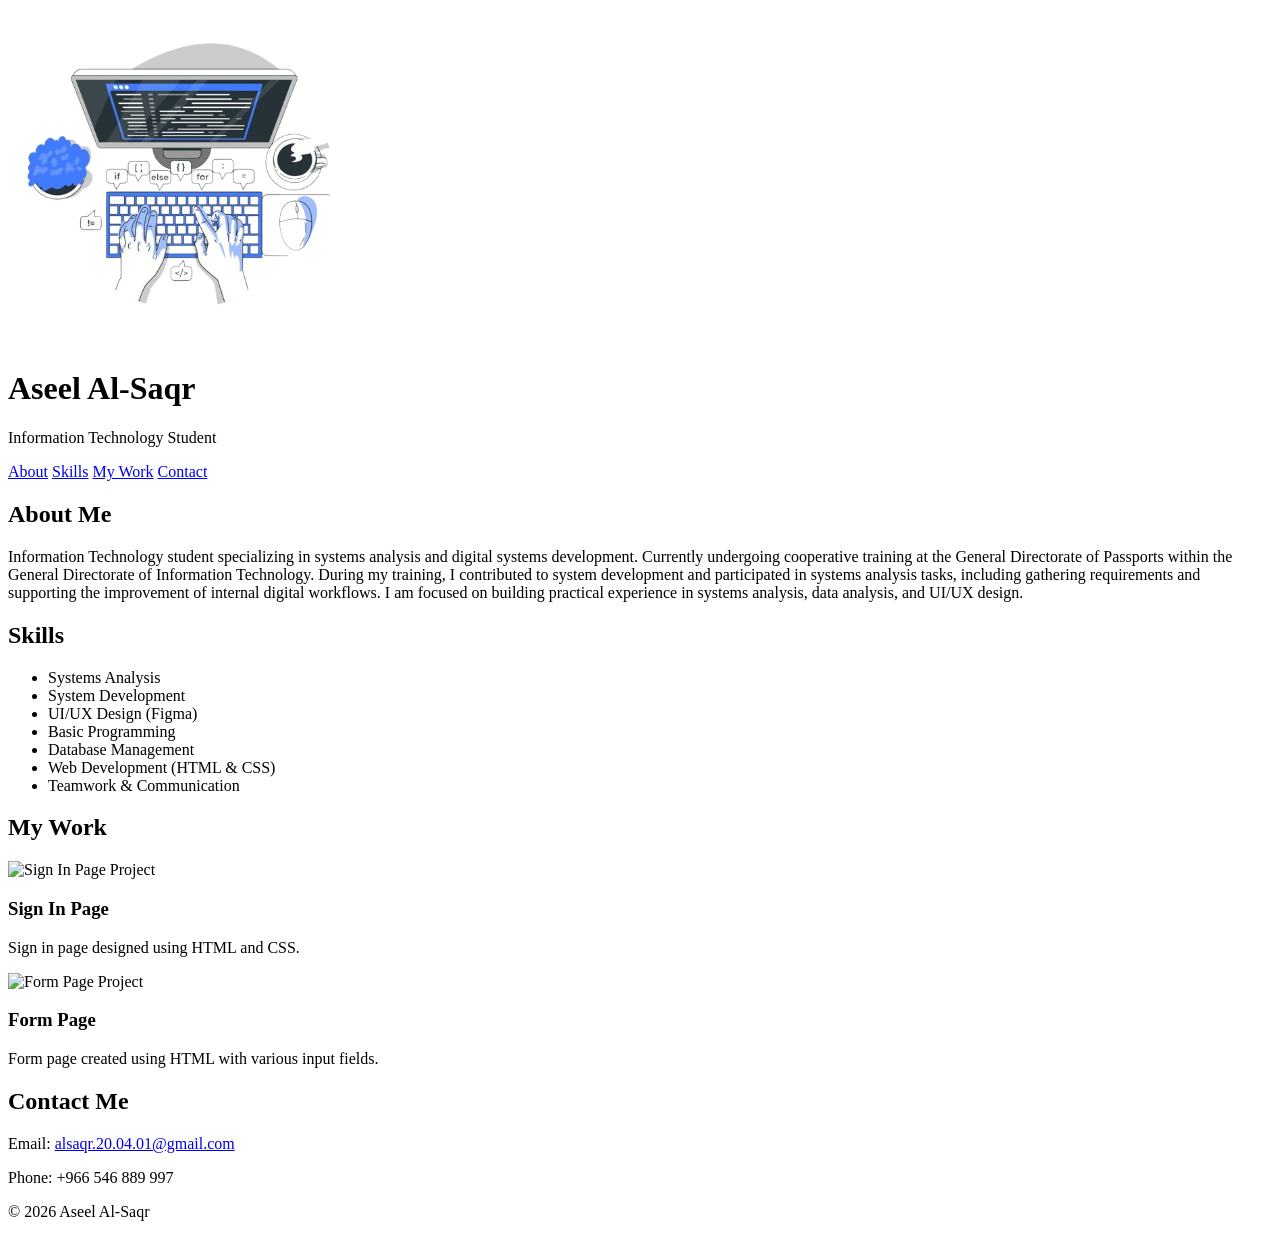
==== index.html @ 509c346f "Rename indx.html to index.html" ====
<!DOCTYPE html>
<html lang="en">
<head>
    <meta charset="UTF-8">
    <title>Aseel Al-Saqr</title>
    <link rel="icon" type="image/jpg" href="titllogo.jpg">
    <meta name="description" content="Aseel Al-Saqr, Information Technology student at Princess Nourah University.">
    <meta name="viewport" content="width=device-width, initial-scale=1.0">

    <!-- CSS -->
    <link rel="stylesheet" href="stylesheetassel.css">
</head>

<body>

    <!-- Header -->
    <header class="header">
        <img src="mylogo.png" alt="Aseel Logo" class="logo">
        <h1>Aseel Al-Saqr</h1>
        <p>Information Technology Student</p>

        <nav>
            <a href="#about">About</a>
            <a href="#skills">Skills</a>
            <a href="#portfolio">My Work</a>
            <a href="#contact">Contact</a>
        </nav>
    </header>

    <!-- About -->
    <section id="about" class="section ">
        <h2>About Me</h2>
        <p>
            Information Technology student specializing in systems analysis and digital systems development. Currently undergoing cooperative training at the General Directorate of Passports within the General Directorate of Information Technology.

            During my training, I contributed to system development and participated in systems analysis tasks, including gathering requirements and supporting the improvement of internal digital workflows.

            I am focused on building practical experience in systems analysis, data analysis, and UI/UX design.
        </p>
    </section>

    <!-- Skills -->
    <section id="skills" class="section gray">
        <h2>Skills</h2>
        <ul class="skills-list">
            <li>Systems Analysis</li>
            <li>System Development</li>
            <li>UI/UX Design (Figma)</li>
            <li>Basic Programming</li>
            <li>Database Management</li>
            <li>Web Development (HTML & CSS)</li>
            <li>Teamwork & Communication</li>
        </ul>
    </section>

    <!-- Portfolio -->
    <section id="portfolio" class="section">
        <h2>My Work</h2>

        <div class="portfolio-grid">
            <!-- Project 1 -->
            <div class="project">
                <img src="signinimg.png" alt="Sign In Page Project">
                <h3>Sign In Page</h3>
                <p>Sign in page designed using HTML and CSS.</p>
            </div>


            <!-- Project 2 -->
            <div class="project">
                <img src="formimg.png" alt="Form Page Project">
                <h3>Form Page</h3>
                <p>Form page created using HTML with various input fields.</p>
            </div>

        </div>
    </section>

    <!-- Contact -->
    <footer id="contact" class="footer">
        <h2>Contact Me</h2>
        <p>Email: <a href="mailto:alsaqr.20.04.01@gmail.com">alsaqr.20.04.01@gmail.com</a></p>
        <p>Phone: +966 546 889 997</p>
        <p class="copyright">© 2026 Aseel Al-Saqr</p>
    </footer>

</body>
</html>
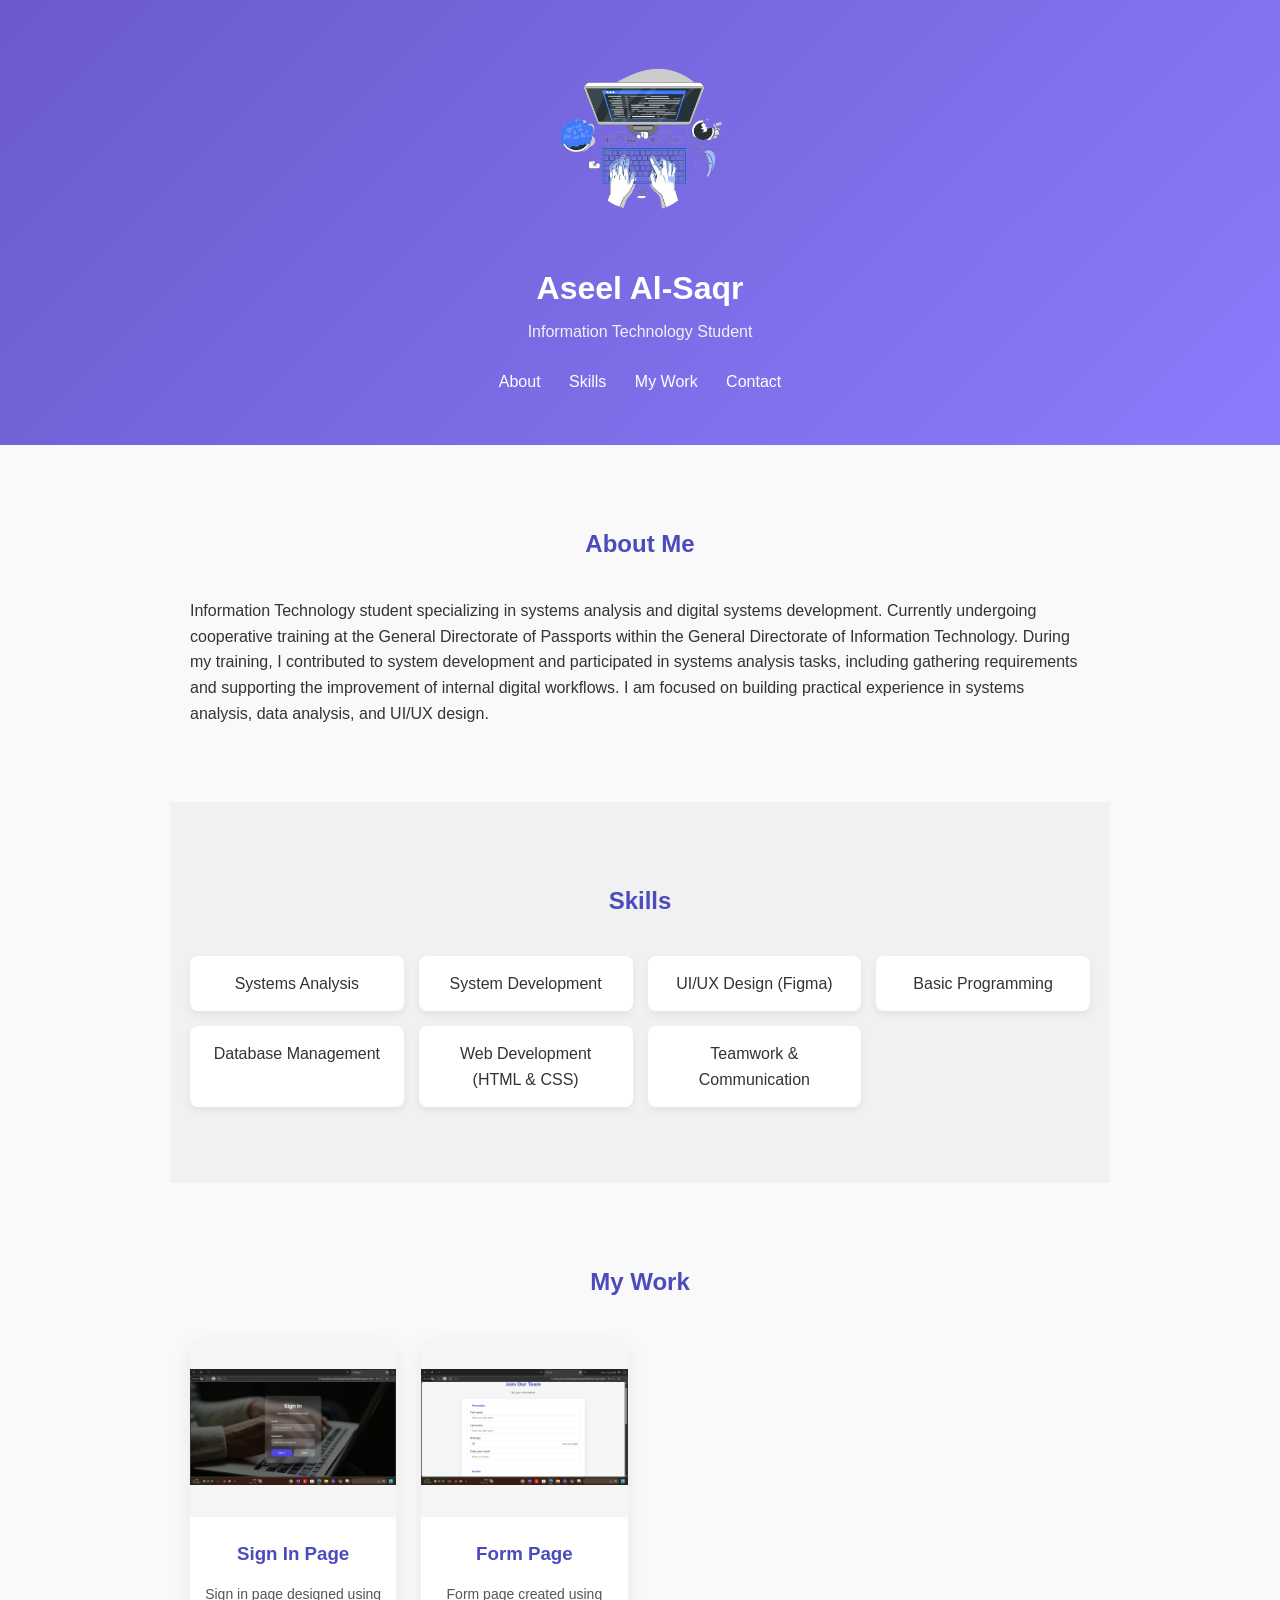
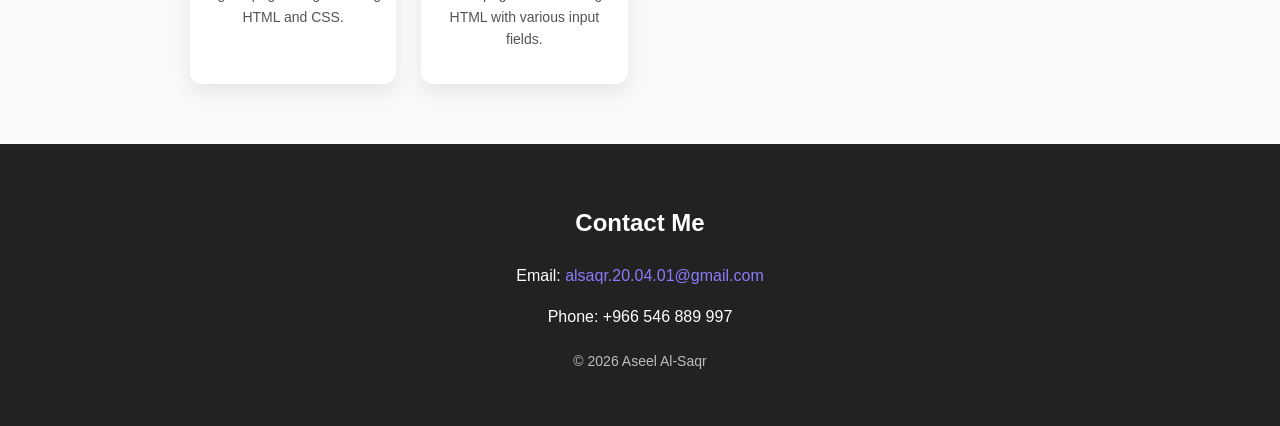
==== commit 588932bd: "Rename index.html.html to index.html" ====
--- a/index.html
+++ b/index.html
@@ -1,88 +1,88 @@
-<!DOCTYPE html>
-<html lang="en">
-<head>
-    <meta charset="UTF-8">
-    <title>Aseel Al-Saqr</title>
-    <link rel="icon" type="image/jpg" href="titllogo.jpg">
-    <meta name="description" content="Aseel Al-Saqr, Information Technology student at Princess Nourah University.">
-    <meta name="viewport" content="width=device-width, initial-scale=1.0">
-
-    <!-- CSS -->
-    <link rel="stylesheet" href="stylesheetassel.css">
-</head>
-
-<body>
-
-    <!-- Header -->
-    <header class="header">
-        <img src="mylogo.png" alt="Aseel Logo" class="logo">
-        <h1>Aseel Al-Saqr</h1>
-        <p>Information Technology Student</p>
-
-        <nav>
-            <a href="#about">About</a>
-            <a href="#skills">Skills</a>
-            <a href="#portfolio">My Work</a>
-            <a href="#contact">Contact</a>
-        </nav>
-    </header>
-
-    <!-- About -->
-    <section id="about" class="section ">
-        <h2>About Me</h2>
-        <p>
-            Information Technology student specializing in systems analysis and digital systems development. Currently undergoing cooperative training at the General Directorate of Passports within the General Directorate of Information Technology.
-
-            During my training, I contributed to system development and participated in systems analysis tasks, including gathering requirements and supporting the improvement of internal digital workflows.
-
-            I am focused on building practical experience in systems analysis, data analysis, and UI/UX design.
-        </p>
-    </section>
-
-    <!-- Skills -->
-    <section id="skills" class="section gray">
-        <h2>Skills</h2>
-        <ul class="skills-list">
-            <li>Systems Analysis</li>
-            <li>System Development</li>
-            <li>UI/UX Design (Figma)</li>
-            <li>Basic Programming</li>
-            <li>Database Management</li>
-            <li>Web Development (HTML & CSS)</li>
-            <li>Teamwork & Communication</li>
-        </ul>
-    </section>
-
-    <!-- Portfolio -->
-    <section id="portfolio" class="section">
-        <h2>My Work</h2>
-
-        <div class="portfolio-grid">
-            <!-- Project 1 -->
-            <div class="project">
-                <img src="signinimg.png" alt="Sign In Page Project">
-                <h3>Sign In Page</h3>
-                <p>Sign in page designed using HTML and CSS.</p>
-            </div>
-
-
-            <!-- Project 2 -->
-            <div class="project">
-                <img src="formimg.png" alt="Form Page Project">
-                <h3>Form Page</h3>
-                <p>Form page created using HTML with various input fields.</p>
-            </div>
-
-        </div>
-    </section>
-
-    <!-- Contact -->
-    <footer id="contact" class="footer">
-        <h2>Contact Me</h2>
-        <p>Email: <a href="mailto:alsaqr.20.04.01@gmail.com">alsaqr.20.04.01@gmail.com</a></p>
-        <p>Phone: +966 546 889 997</p>
-        <p class="copyright">© 2026 Aseel Al-Saqr</p>
-    </footer>
-
-</body>
-</html>
+<!DOCTYPE html>
+<html lang="en">
+<head>
+    <meta charset="UTF-8">
+    <title>Aseel Al-Saqr</title>
+    <link rel="icon" type="image/jpg" href="titllogo.jpg">
+    <meta name="description" content="Aseel Al-Saqr, Information Technology student at Princess Nourah University.">
+    <meta name="viewport" content="width=device-width, initial-scale=1.0">
+
+    <!-- CSS -->
+    <link rel="stylesheet" href="style.css">
+</head>
+
+<body>
+
+    <!-- Header -->
+    <header class="header">
+        <img src="mylogo.png" alt="Aseel Logo" class="logo">
+        <h1>Aseel Al-Saqr</h1>
+        <p>Information Technology Student</p>
+
+        <nav>
+            <a href="#about">About</a>
+            <a href="#skills">Skills</a>
+            <a href="#portfolio">My Work</a>
+            <a href="#contact">Contact</a>
+        </nav>
+    </header>
+
+    <!-- About -->
+    <section id="about" class="section ">
+        <h2>About Me</h2>
+        <p>
+            Information Technology student specializing in systems analysis and digital systems development. Currently undergoing cooperative training at the General Directorate of Passports within the General Directorate of Information Technology.
+
+            During my training, I contributed to system development and participated in systems analysis tasks, including gathering requirements and supporting the improvement of internal digital workflows.
+
+            I am focused on building practical experience in systems analysis, data analysis, and UI/UX design.
+        </p>
+    </section>
+
+    <!-- Skills -->
+    <section id="skills" class="section gray">
+        <h2>Skills</h2>
+        <ul class="skills-list">
+            <li>Systems Analysis</li>
+            <li>System Development</li>
+            <li>UI/UX Design (Figma)</li>
+            <li>Basic Programming</li>
+            <li>Database Management</li>
+            <li>Web Development (HTML & CSS)</li>
+            <li>Teamwork & Communication</li>
+        </ul>
+    </section>
+
+    <!-- Portfolio -->
+    <section id="portfolio" class="section">
+        <h2>My Work</h2>
+
+        <div class="portfolio-grid">
+            <!-- Project 1 -->
+            <div class="project">
+                <img src="signinimg.png" alt="Sign In Page Project">
+                <h3>Sign In Page</h3>
+                <p>Sign in page designed using HTML and CSS.</p>
+            </div>
+
+
+            <!-- Project 2 -->
+            <div class="project">
+                <img src="formimg.png" alt="Form Page Project">
+                <h3>Form Page</h3>
+                <p>Form page created using HTML with various input fields.</p>
+            </div>
+
+        </div>
+    </section>
+
+    <!-- Contact -->
+    <footer id="contact" class="footer">
+        <h2>Contact Me</h2>
+        <p>Email: <a href="mailto:asalsaqr@outlook.sa">alsaqr.20.04.01@gmail.com</a></p>
+        <p>Phone: +966 546 889 997</p>
+        <p class="copyright">© 2026 Aseel Al-Saqr</p>
+    </footer>
+
+</body>
+</html>
--- a/style.css
+++ b/style.css
@@ -0,0 +1,252 @@
+﻿
+body {
+    margin: 0;
+    font-family: 'Segoe UI', Tahoma, sans-serif;
+    background-color: #f9f9f9;
+    color: #333;
+    line-height: 1.6;
+}
+
+/* Header*/
+
+.header {
+    text-align: center;
+    padding: 50px 20px;
+    background: linear-gradient(135deg, #6a5acd, #8a7cfb);
+    color: white;
+}
+
+.logo {
+    width: 180px;
+    margin-bottom: 15px;
+}
+
+.header h1 {
+    margin: 10px 0 5px;
+}
+
+.header p {
+    margin: 0;
+    font-size: 16px;
+    opacity: 0.9;
+}
+
+.header nav {
+    margin-top: 25px;
+}
+
+    .header nav a {
+        color: white;
+        margin: 0 12px;
+        text-decoration: none;
+        font-weight: 500;
+    }
+
+        .header nav a:hover {
+            text-decoration: underline;
+        }
+
+/*Sections*/
+
+.section {
+    max-width: 900px;
+    margin: auto;
+    padding: 60px 20px;
+}
+
+    .section h2 {
+        text-align: center;
+        margin-bottom: 35px;
+        color: #4b4bbd;
+    }
+
+.gray {
+    background-color: #f1f1f1;
+}
+
+/*Skills*/
+
+.skills-list {
+    list-style: none;
+    padding: 0;
+    display: grid;
+    grid-template-columns: repeat(auto-fit, minmax(200px, 1fr));
+    gap: 15px;
+}
+
+    .skills-list li {
+        background: white;
+        padding: 15px;
+        text-align: center;
+        border-radius: 8px;
+        font-weight: 500;
+        box-shadow: 0 4px 10px rgba(0,0,0,0.06);
+    }
+
+/*Portfolio*/
+
+.portfolio-grid {
+    display: grid;
+    grid-template-columns: repeat(auto-fit, minmax(250px, 1fr));
+    gap: 25px;
+}
+
+.project {
+    background-color: white;
+    border-radius: 12px;
+    overflow: hidden;
+    text-align: center;
+    box-shadow: 0 8px 20px rgba(0,0,0,0.08);
+    transition: transform 0.3s ease, box-shadow 0.3s ease;
+}
+
+    .project:hover {
+        transform: translateY(-6px);
+        box-shadow: 0 12px 28px rgba(0,0,0,0.15);
+    }
+
+    .project img {
+        width: 100%;
+        height: 180px;
+        object-fit: contain;
+        background-color: #f5f5f5;
+    }
+
+    .project h3 {
+        margin: 15px 0 8px;
+        color: #4b4bbd;
+    }
+
+    .project p {
+        font-size: 14px;
+        padding: 0 15px 20px;
+        color: #555;
+    }
+
+/*Footer*/
+
+.footer {
+    background-color: #222;
+    color: white;
+    text-align: center;
+    padding: 40px 20px;
+}
+
+    .footer h2 {
+        margin-bottom: 20px;
+    }
+
+    .footer a {
+        color: #8a7cfb;
+        text-decoration: none;
+    }
+
+        .footer a:hover {
+            text-decoration: underline;
+        }
+
+.copyright {
+    margin-top: 20px;
+    font-size: 14px;
+    opacity: 0.7;
+}
+
+/*Responsive*/
+
+/* الجوالات الصغيرة */
+@media (max-width: 479px) {
+    .logo {
+        width: 100px;
+    }
+
+    .header nav a {
+        display: block;
+        margin: 8px 0;
+    }
+
+    .header h1 {
+        font-size: 20px;
+    }
+
+    .header p {
+        font-size: 12px;
+    }
+
+    .section {
+        padding: 30px 15px;
+    }
+
+    .skills-list {
+        grid-template-columns: 1fr;
+        gap: 10px;
+    }
+
+    .portfolio-grid {
+        grid-template-columns: 1fr;
+        gap: 15px;
+    }
+
+    .project img {
+        height: 140px;
+    }
+}
+
+/* الجوالات العادية */
+@media (min-width: 480px) and (max-width: 767px) {
+    .logo {
+        width: 130px;
+    }
+
+    .header nav a {
+        display: inline-block;
+        margin: 0 8px;
+    }
+
+    .skills-list {
+        grid-template-columns: 1fr;
+        gap: 12px;
+    }
+
+    .portfolio-grid {
+        grid-template-columns: 1fr;
+        gap: 18px;
+    }
+}
+
+
+/* اجهزة التابلت الي من سامسونق و الشركات الثانيه المصغره */
+@media (min-width: 768px) and (max-width: 991px) {
+    .logo {
+        width: 150px;
+    }
+
+    .skills-list {
+        grid-template-columns: repeat(2, 1fr);
+    }
+
+    .portfolio-grid {
+        grid-template-columns: repeat(2, 1fr);
+    }
+}
+
+/* الايبادات و الابتوبات الي حجمها صفير */
+@media (min-width: 992px) and (max-width: 1199px) {
+    .skills-list {
+        grid-template-columns: repeat(3, 1fr);
+    }
+
+    .portfolio-grid {
+        grid-template-columns: repeat(3, 1fr);
+    }
+}
+
+/* للابتوبات و الكمبيوترات الكبيرة */
+@media (min-width: 1200px) {
+    .skills-list {
+        grid-template-columns: repeat(4, 1fr);
+    }
+
+    .portfolio-grid {
+        grid-template-columns: repeat(4, 1fr);
+    }
+}
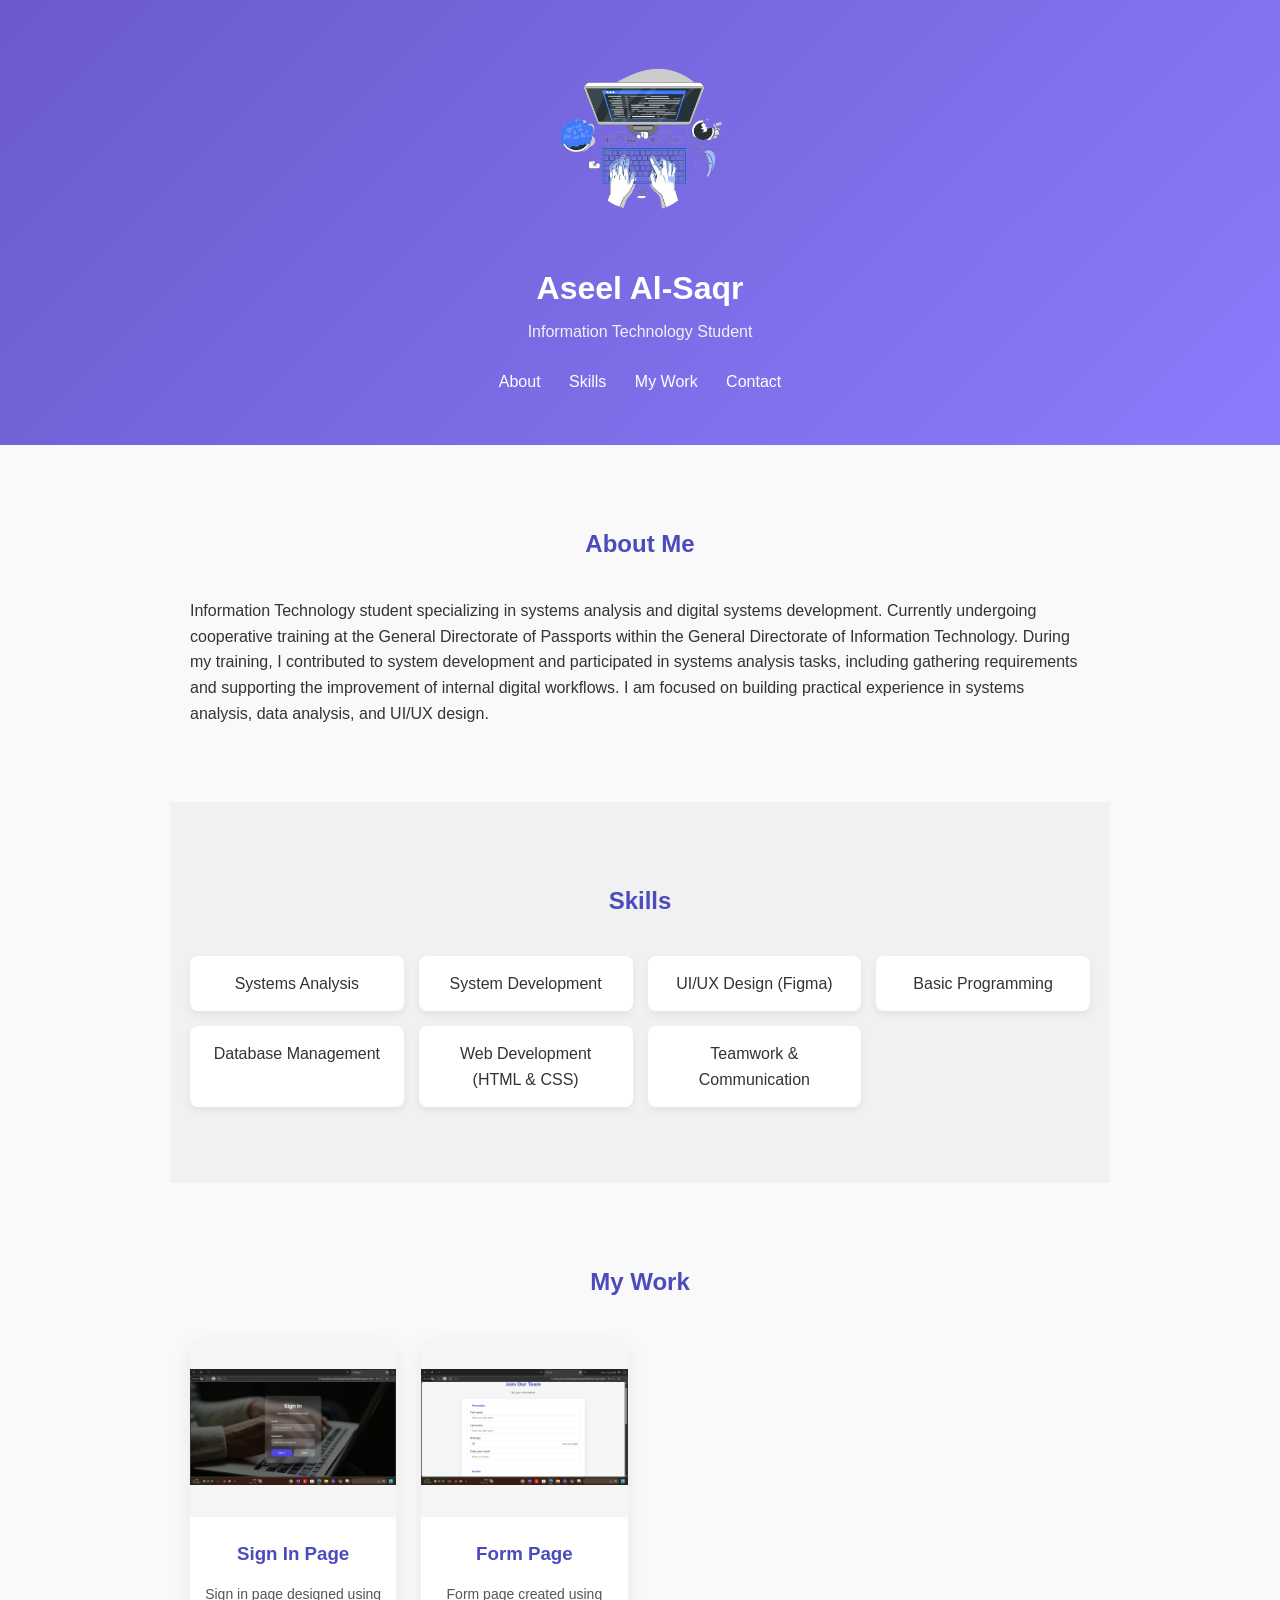
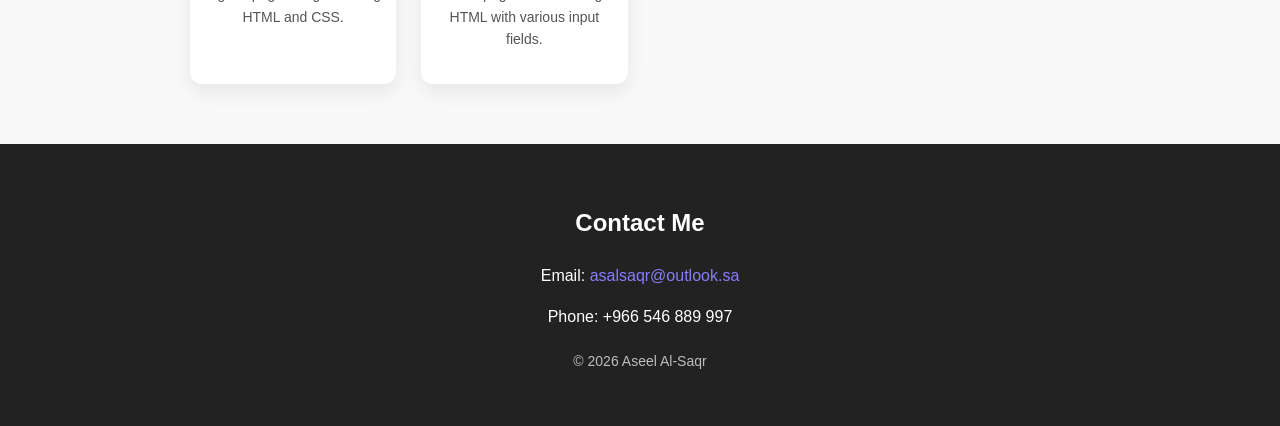
==== commit 87223104: "Update index.html" ====
--- a/index.html
+++ b/index.html
@@ -79,7 +79,7 @@
     <!-- Contact -->
     <footer id="contact" class="footer">
         <h2>Contact Me</h2>
-        <p>Email: <a href="mailto:asalsaqr@outlook.sa">alsaqr.20.04.01@gmail.com</a></p>
+        <p>Email: <a href="mailto:asalsaqr@outlook.sa">asalsaqr@outlook.sa</a></p>
         <p>Phone: +966 546 889 997</p>
         <p class="copyright">© 2026 Aseel Al-Saqr</p>
     </footer>
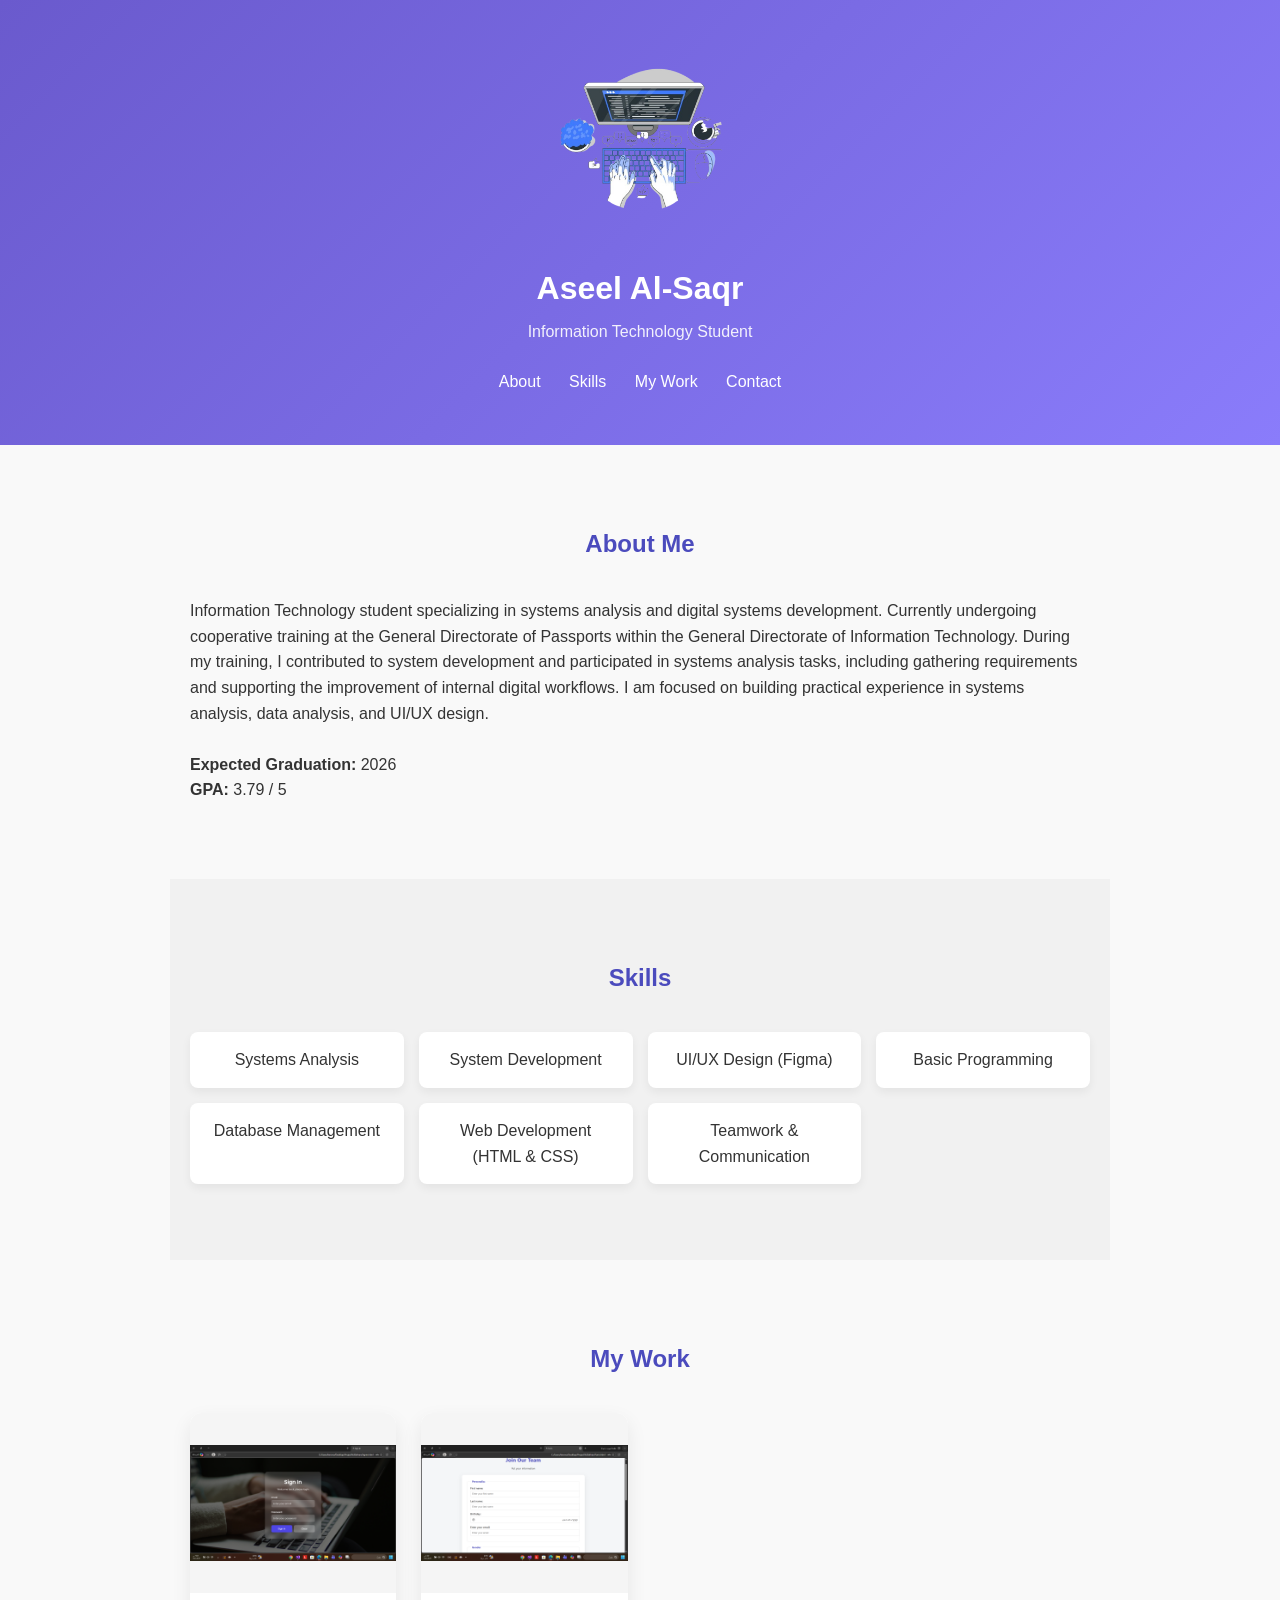
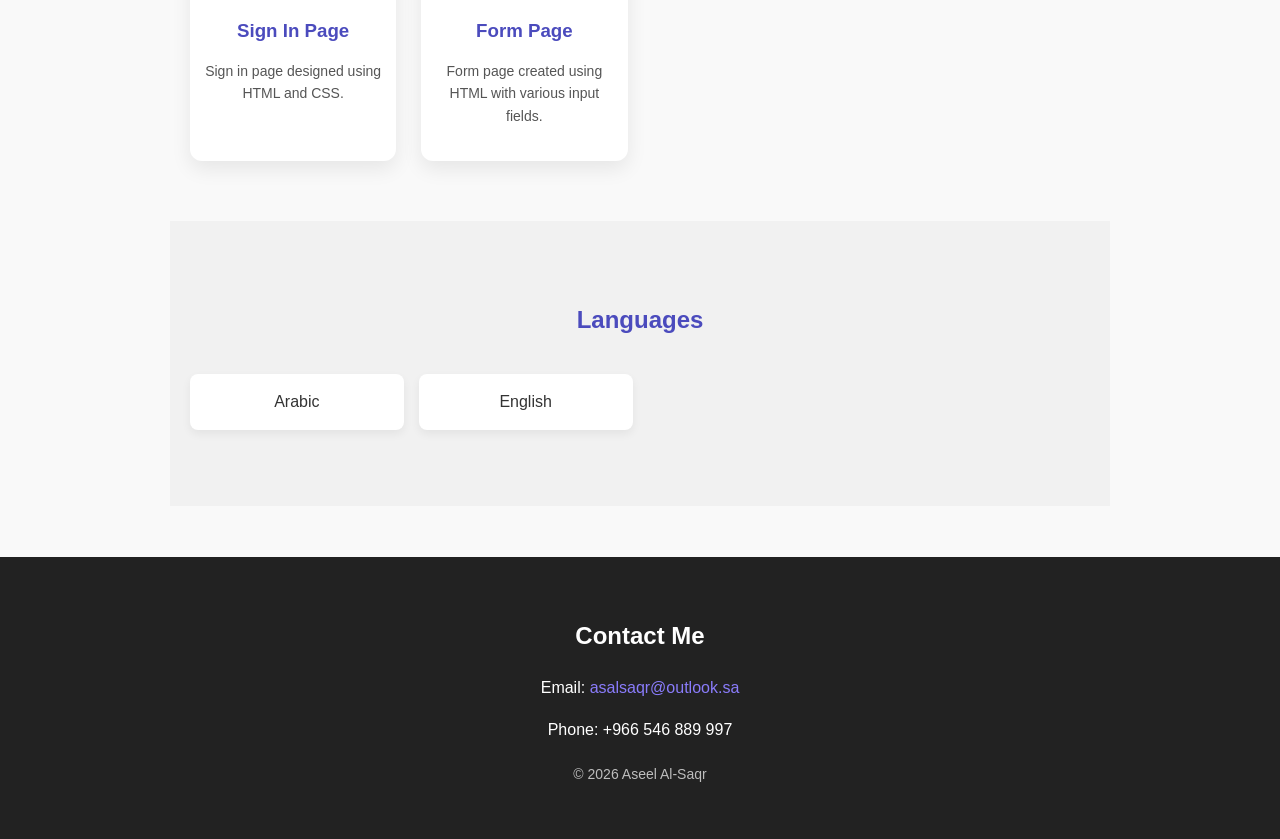
==== commit 0b27684b: "Update index.html" ====
--- a/index.html
+++ b/index.html
@@ -36,6 +36,9 @@
             During my training, I contributed to system development and participated in systems analysis tasks, including gathering requirements and supporting the improvement of internal digital workflows.
 
             I am focused on building practical experience in systems analysis, data analysis, and UI/UX design.
+             <br><br>
+    <strong>Expected Graduation:</strong> 2026<br>
+    <strong>GPA:</strong> 3.79 / 5
         </p>
     </section>
 
@@ -76,6 +79,16 @@
         </div>
     </section>
 
+
+    </section>
+    <section id="skills" class="section gray">
+        <h2>Languages</h2>
+        <ul class="skills-list">
+            <li>Arabic</li>
+            <li>English</li>
+        </ul>
+    </section>
+    <br><br>
     <!-- Contact -->
     <footer id="contact" class="footer">
         <h2>Contact Me</h2>
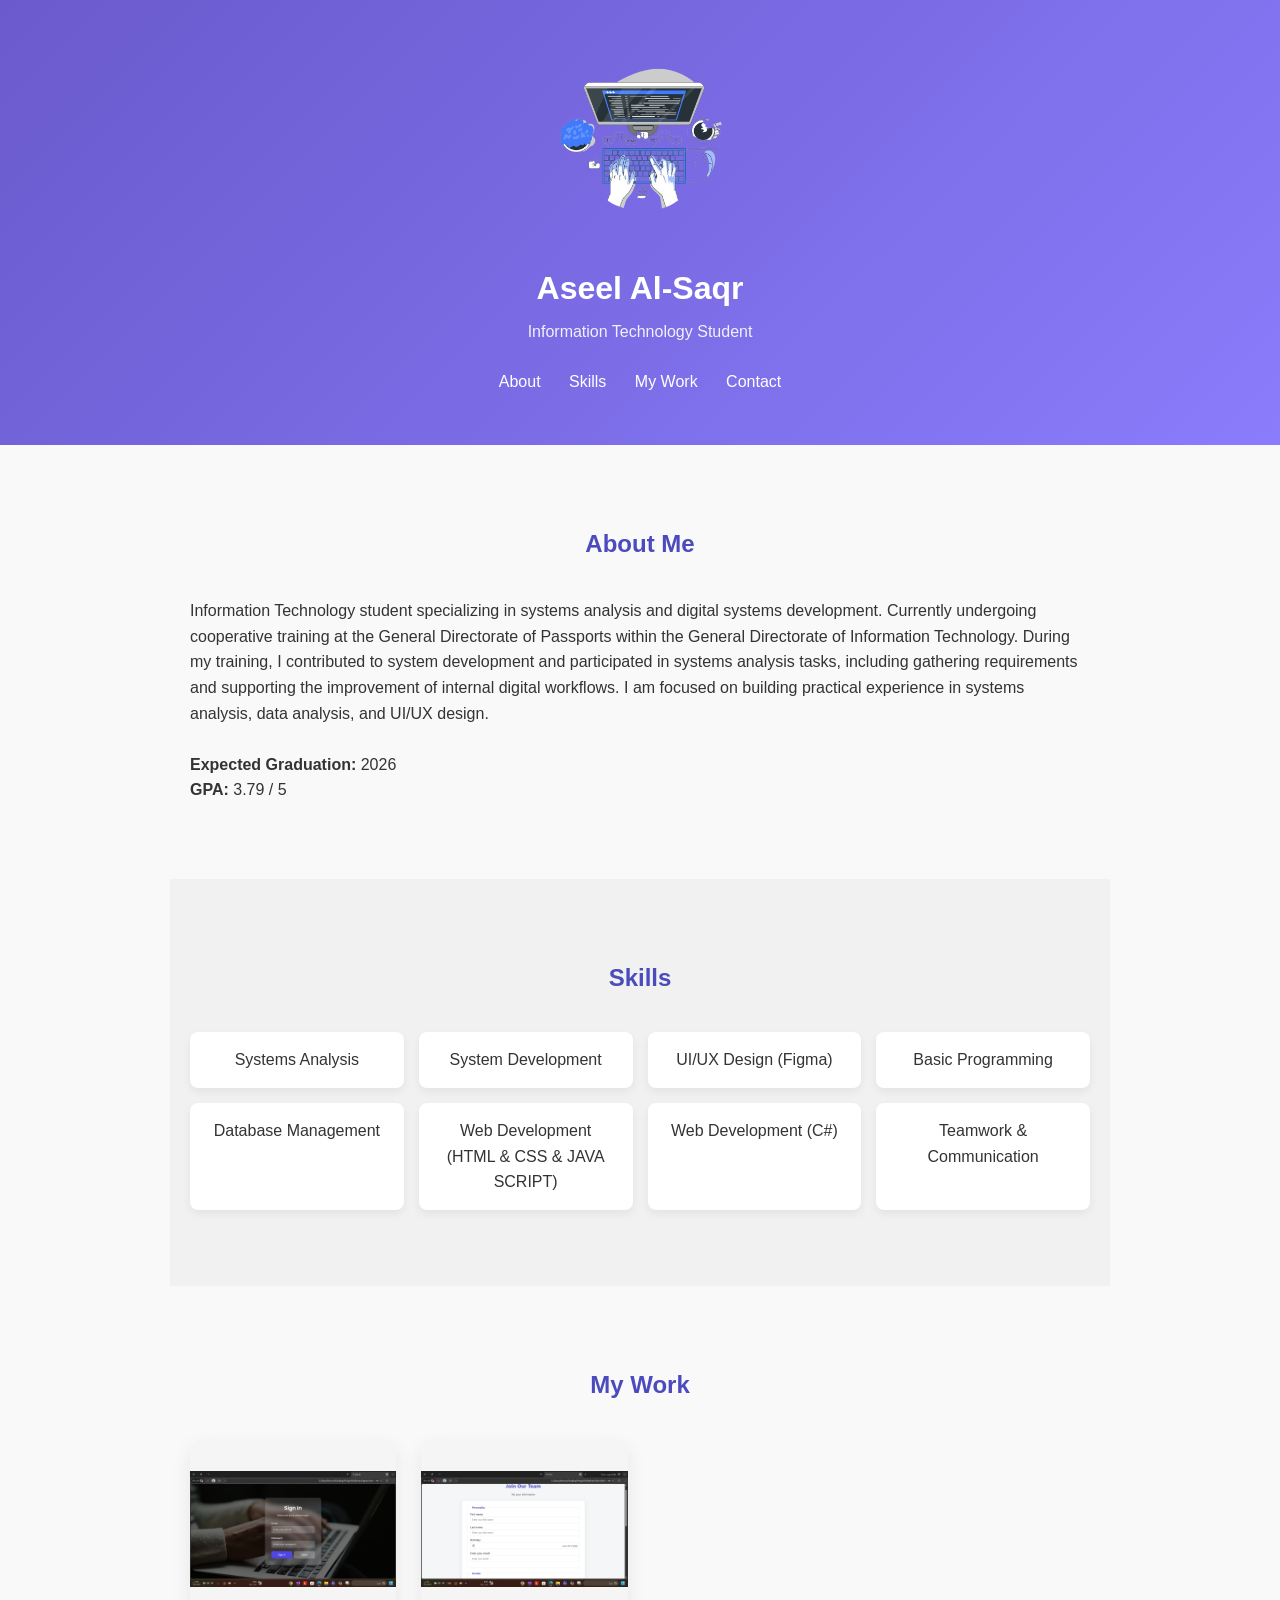
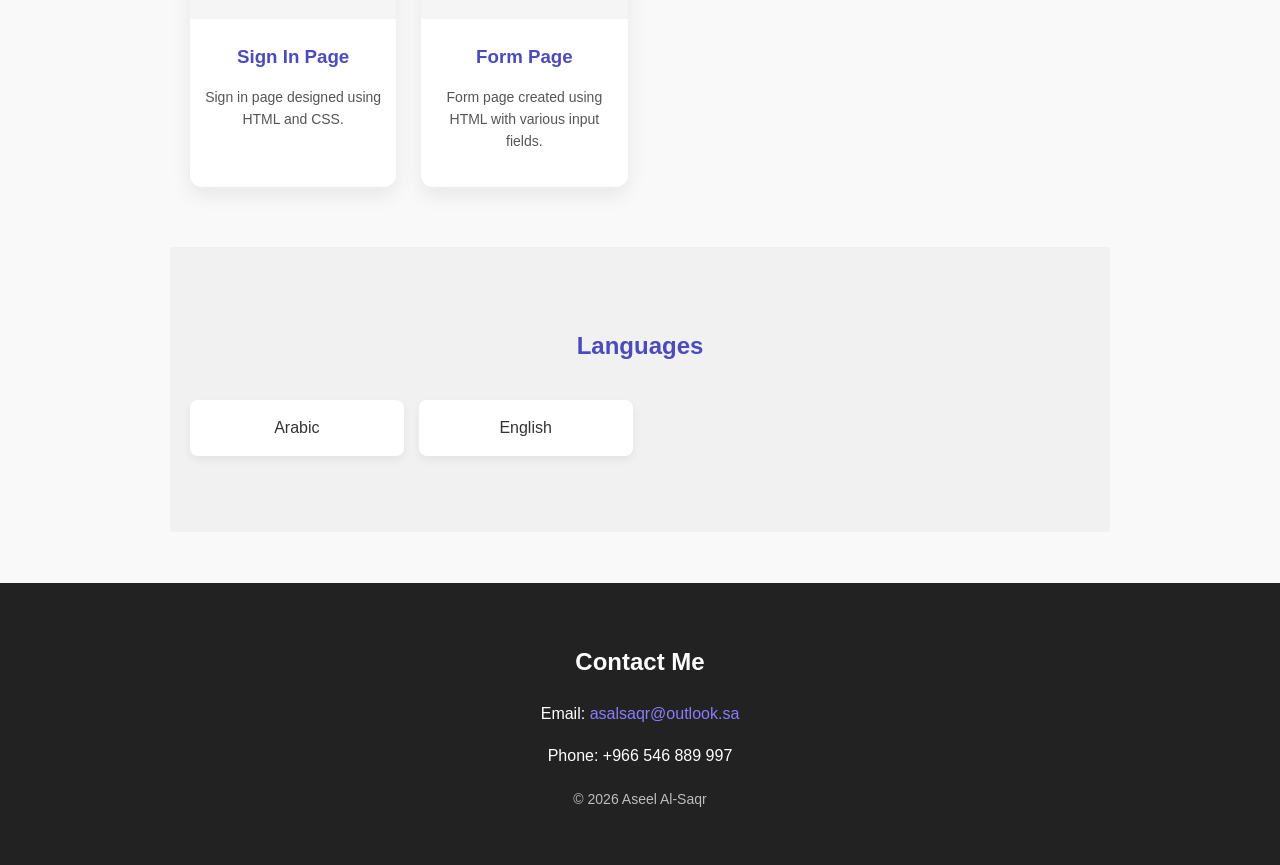
==== commit ee359bfa: "Update index.html" ====
--- a/index.html
+++ b/index.html
@@ -51,7 +51,8 @@
             <li>UI/UX Design (Figma)</li>
             <li>Basic Programming</li>
             <li>Database Management</li>
-            <li>Web Development (HTML & CSS)</li>
+            <li>Web Development (HTML & CSS & JAVA SCRIPT)</li>
+            <li>Web Development (C#)</li>
             <li>Teamwork & Communication</li>
         </ul>
     </section>
